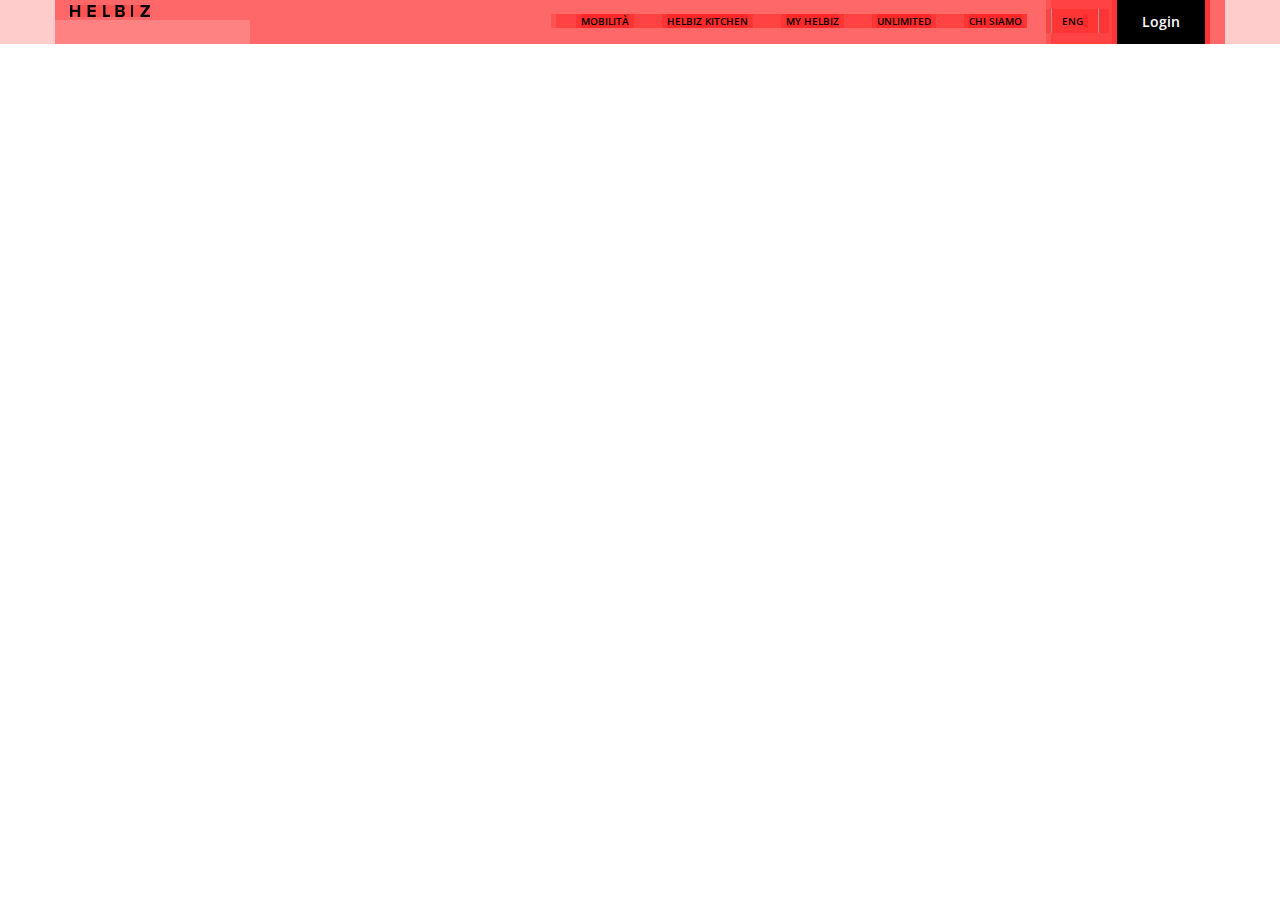
==== index.html @ 885f52cc "header" ====
<!DOCTYPE html>
<html lang="en">
<head>
    <meta charset="UTF-8">
    <meta name="viewport" content="width=device-width, initial-scale=1.0">
    <title>Helbiz</title>
    <!-- googlefont -->
    <link rel="preconnect" href="https://fonts.gstatic.com">
    <link href="https://fonts.googleapis.com/css2?family=Open+Sans:wght@400;600;700&display=swap" rel="stylesheet">
    <!-- /googlefont -->
    <!-- fontawesome -->
    <link rel="stylesheet" href="https://cdnjs.cloudflare.com/ajax/libs/font-awesome/5.15.2/css/all.min.css" integrity="sha512-HK5fgLBL+xu6dm/Ii3z4xhlSUyZgTT9tuc/hSrtw6uzJOvgRr2a9jyxxT1ely+B+xFAmJKVSTbpM/CuL7qxO8w==" crossorigin="anonymous" />
    <!-- /fontawesome -->
    <!-- bootstrap -->
    <link rel="stylesheet" href="https://maxcdn.bootstrapcdn.com/bootstrap/3.3.7/css/bootstrap.min.css" integrity="sha384-BVYiiSIFeK1dGmJRAkycuHAHRg32OmUcww7on3RYdg4Va+PmSTsz/K68vbdEjh4u" crossorigin="anonymous">
    <!-- /bootstrap -->
    <!-- style -->
    <link rel="stylesheet" href="css/style.css">
    <!-- /style -->
</head>

<body class="debug">
    <header class="">
        <div class="container">
            <div class="row">
                <div class="col-xs-2">
                    <img src="img/logo.svg" alt="Helbiz Logo">
                </div>
                <div class="col-xs-10 text-right">
                    <nav class="header__nav header__nav--main">
                        <ul class="list-inline">
                            <li><a href="">mobilità</a></li>
                            <li><a href="">helbiz kitchen</a></li>
                            <li><a href="">my helbiz</a></li>
                            <li><a href="">unlimited</a></li>
                            <li><a href="">chi siamo</a></li>
                        </ul>
                    </nav>
                    <nav class="header__nav header__nav--secondary">
                        <ul class="list-inline">
                            <li><button class="btn--lang">eng<i class="fas fa-chevron-down"></i></button></li>
                            <li><a href="#" class="btn btn--primary">Login</a></li>
                        </ul>
                    </nav>

                </div>
            </div>
        </div>

    </header>
    <main>
        <section id="jumbotron">

        </section>
        <section id="main-products">

        </section>
        <section id="how-does-it-work">

        </section>
        <section id="helbiz-go-carpisa"> 

        </section>
        <section id="product-boxes">

        </section>
    </main>

    <footer>
        <div class="footer_top"></div>
        <div class="footer_bottom"></div>
    </footer>
    
</body>
</html>
---- css/style.css ----
body {
    font-family: 'Open Sans', sans-serif;
}

/* mix */
.debug * {
    background-color: rgba(255, 0, 0, 0.2);
}

.list-inline {
    margin-bottom: 0;
}
/* /mix */

/* buttons */
.btn {
    padding: 12px 25px;
    border: none;
    border-radius: 0;
    text-transform: inherit;
    font-size: 14px;
    font-weight: 600;
}
.btn:hover {
    text-decoration: none;
}

.btn--primary {
    background-color: #000;
    color: #fff;
}
/* /buttons */

/* header */
header img {
    max-width: 80px;
}

.header__nav {
    display: inline-block;
    font-size: 10px;
    font-weight: 600;
}

.header__nav--main li a {
    color: #000;
    text-transform: uppercase;
}
.header__nav li a:hover {
    text-decoration: none;
}

.header__nav--main {
    margin-right: 20px;
}
.header__nav--main li {
    margin-left: 25px;
}

.btn--lang {
    background-color: transparent;
    border: none;
    border-left: 1px solid #9b9b9b;
    border-right: 1px solid #9b9b9b;
    text-transform: uppercase;
    color: #000;
    padding: 5px 10px;
    margin-right: 5px;
}
.btn--lang i {
    padding-left: 5px;
}
/* /header */
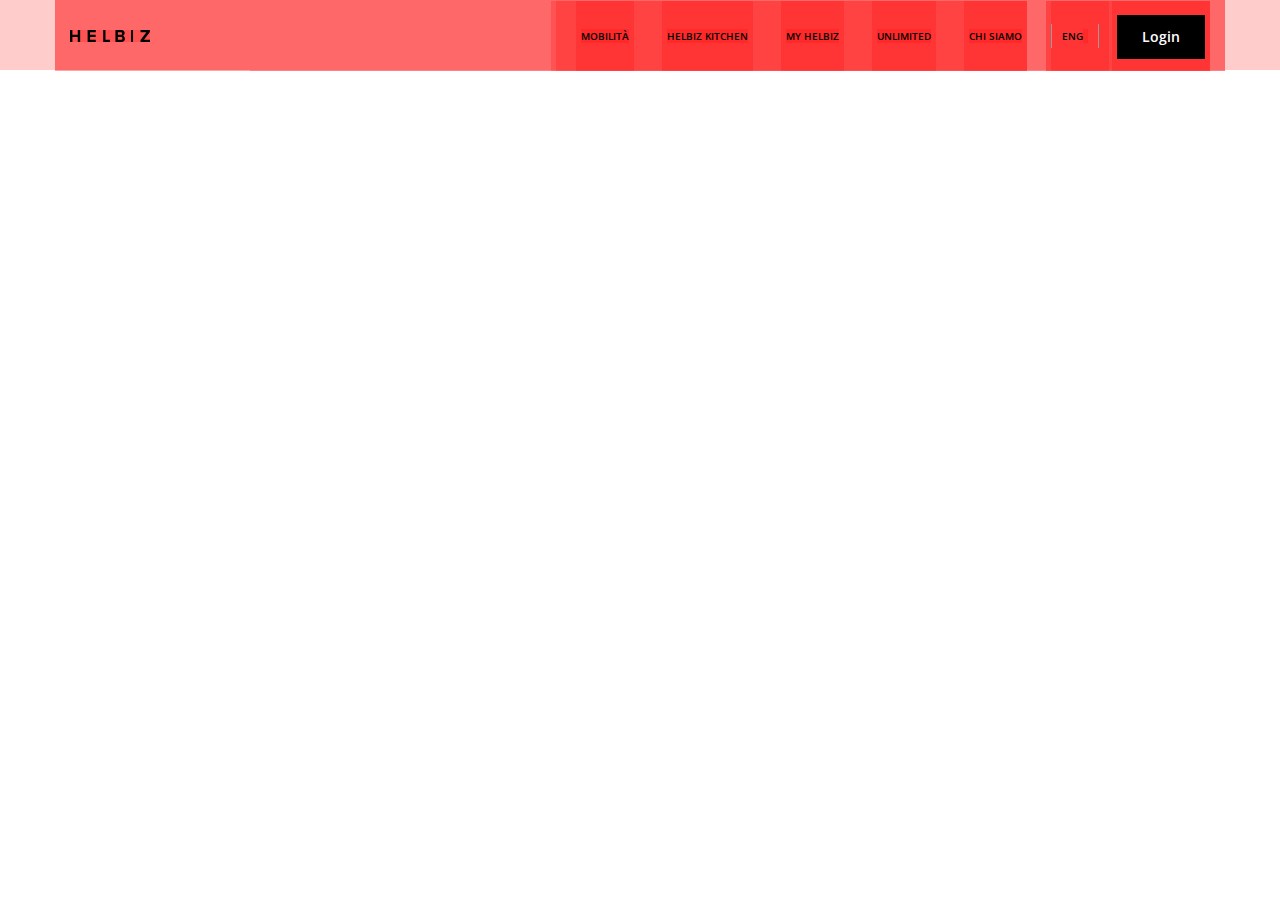
==== commit 62450dcf: "header responsive" ====
--- a/index.html
+++ b/index.html
@@ -42,12 +42,12 @@
                             <li><a href="#" class="btn btn--primary">Login</a></li>
                         </ul>
                     </nav>
-
+                    <button class="btn btn--nav"><i class="fas fa-bars"></i></button>
                 </div>
             </div>
         </div>
-
     </header>
+    
     <main>
         <section id="jumbotron">
 
--- a/css/style.css
+++ b/css/style.css
@@ -32,12 +32,16 @@
 /* /buttons */
 
 /* header */
+header {
+    height: 70px;
+    line-height: 70px;
+}
 header img {
-    max-width: 80px;
+    width: 80px;
 }
 
 .header__nav {
-    display: inline-block;
+    display: none;
     font-size: 10px;
     font-weight: 600;
 }
@@ -66,8 +70,35 @@
     color: #000;
     padding: 5px 10px;
     margin-right: 5px;
+    line-height: initial;
 }
 .btn--lang i {
     padding-left: 5px;
 }
+
+.btn--nav {
+    font-size: 16px;
+    padding: 0;
+}
 /* /header */
+
+/* responsive */
+/* ---- da medium - desktop ---- */
+@media screen and (min-width:992px) {
+    /* header  */
+    .header__nav {
+        display: inline-block;
+    }
+
+    .btn--nav {
+        display: none;
+    }
+    /* header  */
+
+}
+
+
+/* ---- / da medium - desktop ---- */
+
+/* /responsive */
+
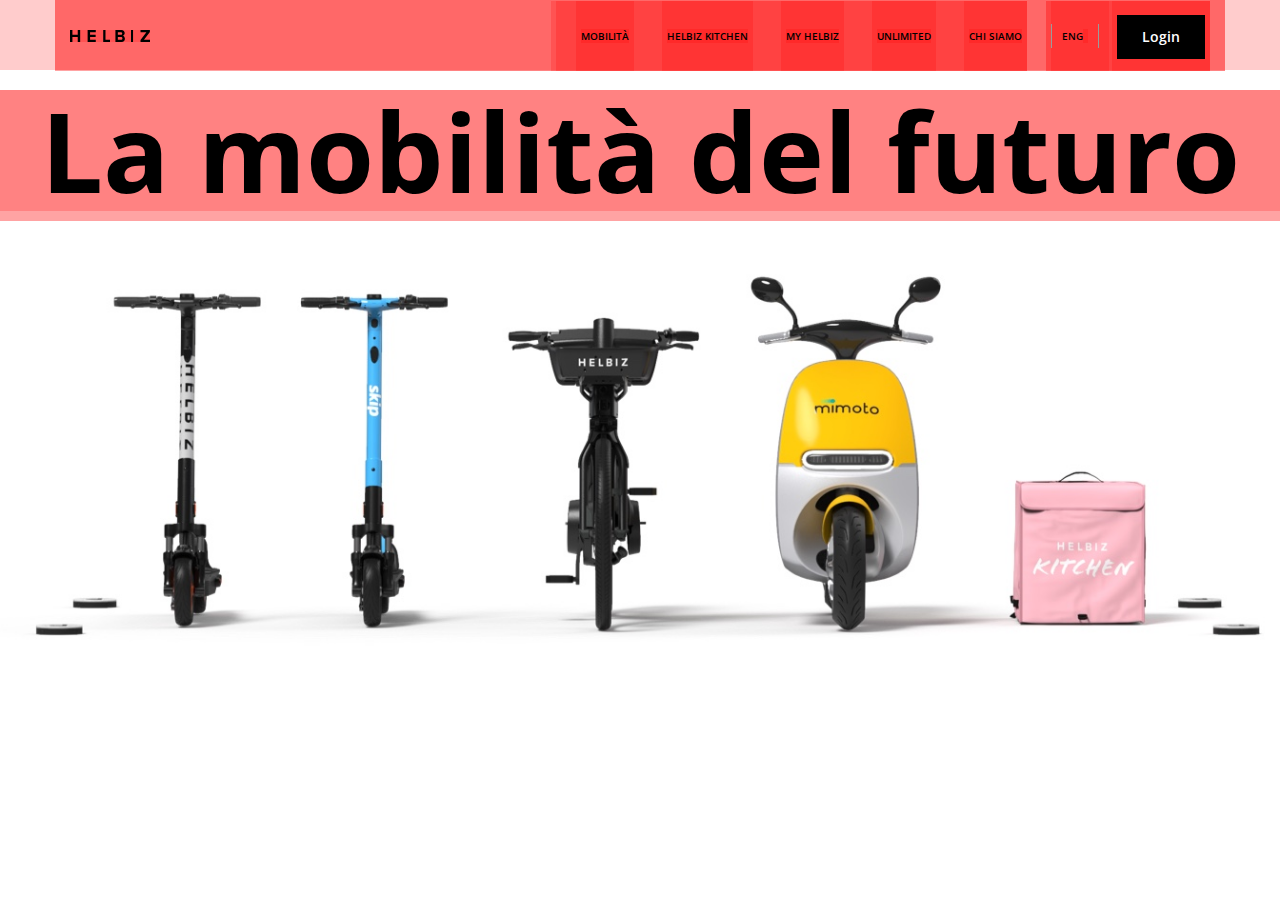
==== commit 05d8386b: "jumbotron" ====
--- a/index.html
+++ b/index.html
@@ -47,10 +47,11 @@
             </div>
         </div>
     </header>
-    
+
     <main>
-        <section id="jumbotron">
-
+        <section id="jumbotron" class="text-center">
+            <h1>La mobilità del futuro</h1>
+            <img src="img/hero.jpg" alt="Hero products">
         </section>
         <section id="main-products">
 
--- a/css/style.css
+++ b/css/style.css
@@ -11,6 +11,15 @@
     margin-bottom: 0;
 }
 /* /mix */
+
+/* typo */ 
+h1 {
+    font-weight: 700;
+    color: #000;
+    font-size: 50px;
+}
+/* /typo */
+
 
 /* buttons */
 .btn {
@@ -82,9 +91,33 @@
 }
 /* /header */
 
+/* main */
+#jumbotron img {
+    width: 100%;
+}
+/* /main */
+
+
 /* responsive */
+
+/* ---- da small - tablet ---- */
+@media screen and (min-width:768px) {
+    /* typo */ 
+    h1 {
+        font-size: 65px;
+    }
+    /* /typo */
+}
+/* ---- /da small - tablet ---- */
+
+
 /* ---- da medium - desktop ---- */
 @media screen and (min-width:992px) {
+    /* typo */ 
+    h1 {
+        font-size: 85px;
+    }
+    /* /typo */
     /* header  */
     .header__nav {
         display: inline-block;
@@ -96,9 +129,20 @@
     /* header  */
 
 }
+/* ---- / da medium - desktop ---- */
 
+/* ---- da large - extra desktop ---- */
+@media screen and (min-width:1200px) {
+    /* typo */ 
+    h1 {
+        font-size: 110px;
+    }
+    /* /typo */
+    
+    /* header  */
 
-/* ---- / da medium - desktop ---- */
+}
+/* ---- / da medium - extra desktop ---- */
 
 /* /responsive */
 
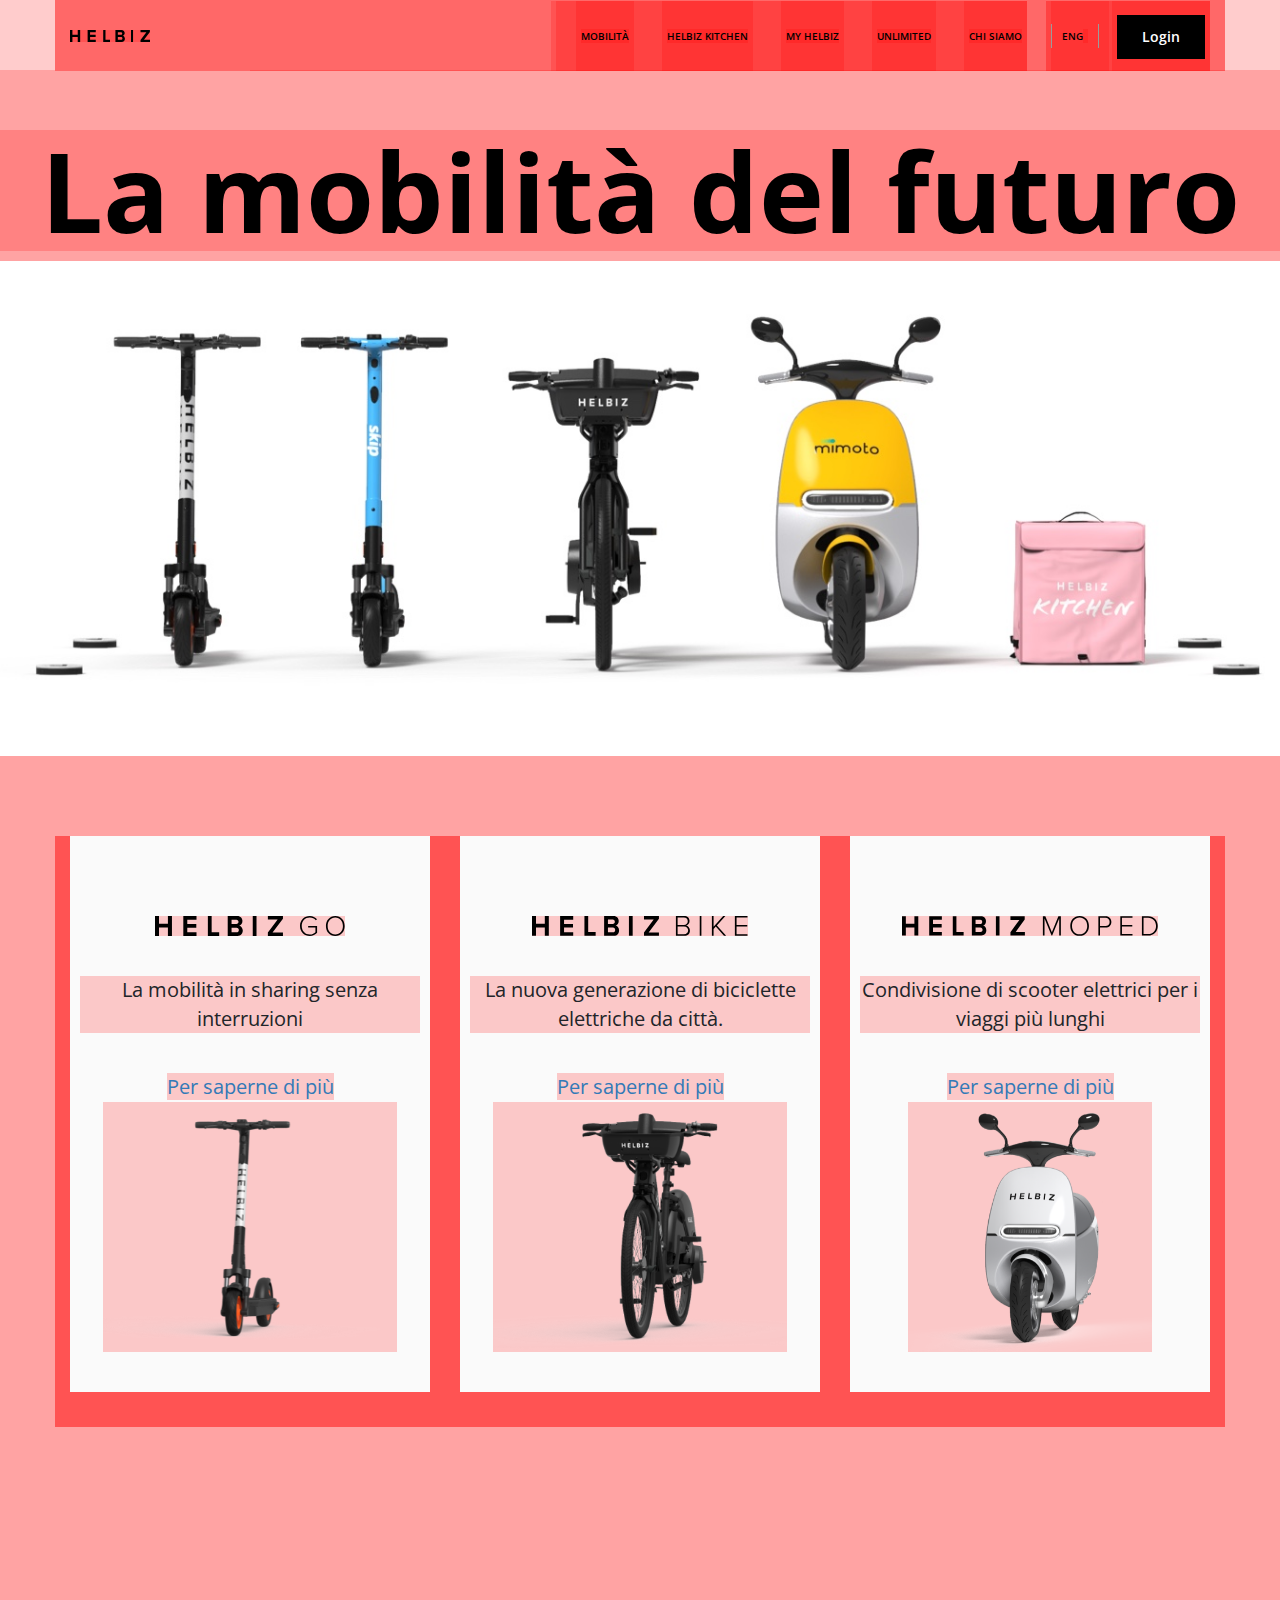
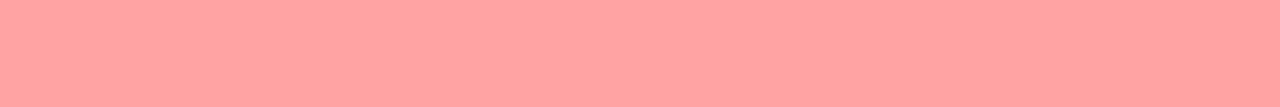
==== commit 240c7c3e: "products section" ====
--- a/index.html
+++ b/index.html
@@ -54,6 +54,34 @@
             <img src="img/hero.jpg" alt="Hero products">
         </section>
         <section id="main-products">
+            <div class="container">
+                <div class="row">
+                    <div class="col-xs-12 col-md-4">
+                        <div class="main-products__item bg__secondary">
+                            <img class="main-products__logo" src="img/helbiz-go.svg" alt="Helbix Go logo">
+                            <p>La mobilità in sharing senza interruzioni</p>
+                            <a href="">Per saperne di più <i class="fas fa-chevron-right"></i></a>
+                            <img class="main-products__img" src="img/helbizgo.png" alt="">
+                        </div>
+                    </div>
+                    <div class="col-xs-12 col-md-4">
+                        <div class="main-products__item bg__secondary">
+                            <img class="main-products__logo" src="img/helbiz-bike.svg" alt="Helbix Go logo">
+                            <p>La nuova generazione di biciclette elettriche da città.</p>
+                            <a href="">Per saperne di più <i class="fas fa-chevron-right"></i></a>
+                            <img class="main-products__img" src="img/helbizbike.png" alt="">
+                        </div>
+                    </div>
+                    <div class="col-xs-12 col-md-4">
+                        <div class="main-products__item bg__secondary">
+                            <img class="main-products__logo" src="img/helbiz-moped.svg" alt="Helbix Go logo">
+                            <p>Condivisione di scooter elettrici per i viaggi più lunghi</p>
+                            <a href="">Per saperne di più <i class="fas fa-chevron-right"></i></a>
+                            <img class="main-products__img" src="img/helbizmoped.png" alt="">
+                        </div>
+                    </div>
+                </div>
+            </div>
 
         </section>
         <section id="how-does-it-work">
--- a/css/style.css
+++ b/css/style.css
@@ -1,5 +1,6 @@
 body {
     font-family: 'Open Sans', sans-serif;
+    color: rgb(33, 37, 41);
 }
 
 /* mix */
@@ -10,6 +11,10 @@
 .list-inline {
     margin-bottom: 0;
 }
+
+.bg__secondary {
+    background-color: #fafafa;
+}
 /* /mix */
 
 /* typo */ 
@@ -17,6 +22,10 @@
     font-weight: 700;
     color: #000;
     font-size: 50px;
+}
+
+p {
+    font-size: 20px;
 }
 /* /typo */
 
@@ -92,9 +101,37 @@
 /* /header */
 
 /* main */
+main a {
+    font-size: 20px;
+}
+section {
+    padding: 40px 0;
+}
 #jumbotron img {
     width: 100%;
 }
+
+.main-products__item {
+    padding: 80px 10px 40px;
+    text-align: center;
+    margin-bottom: 35px;
+}
+.main-products__item * {
+    margin-bottom: 40px;
+}
+
+.main-products__logo {
+    height: 20px;
+}
+
+.main-products__img {
+    max-height: 250px;
+    width: auto;
+    display: block;
+    margin: 0 auto;
+}
+
+
 /* /main */
 
 
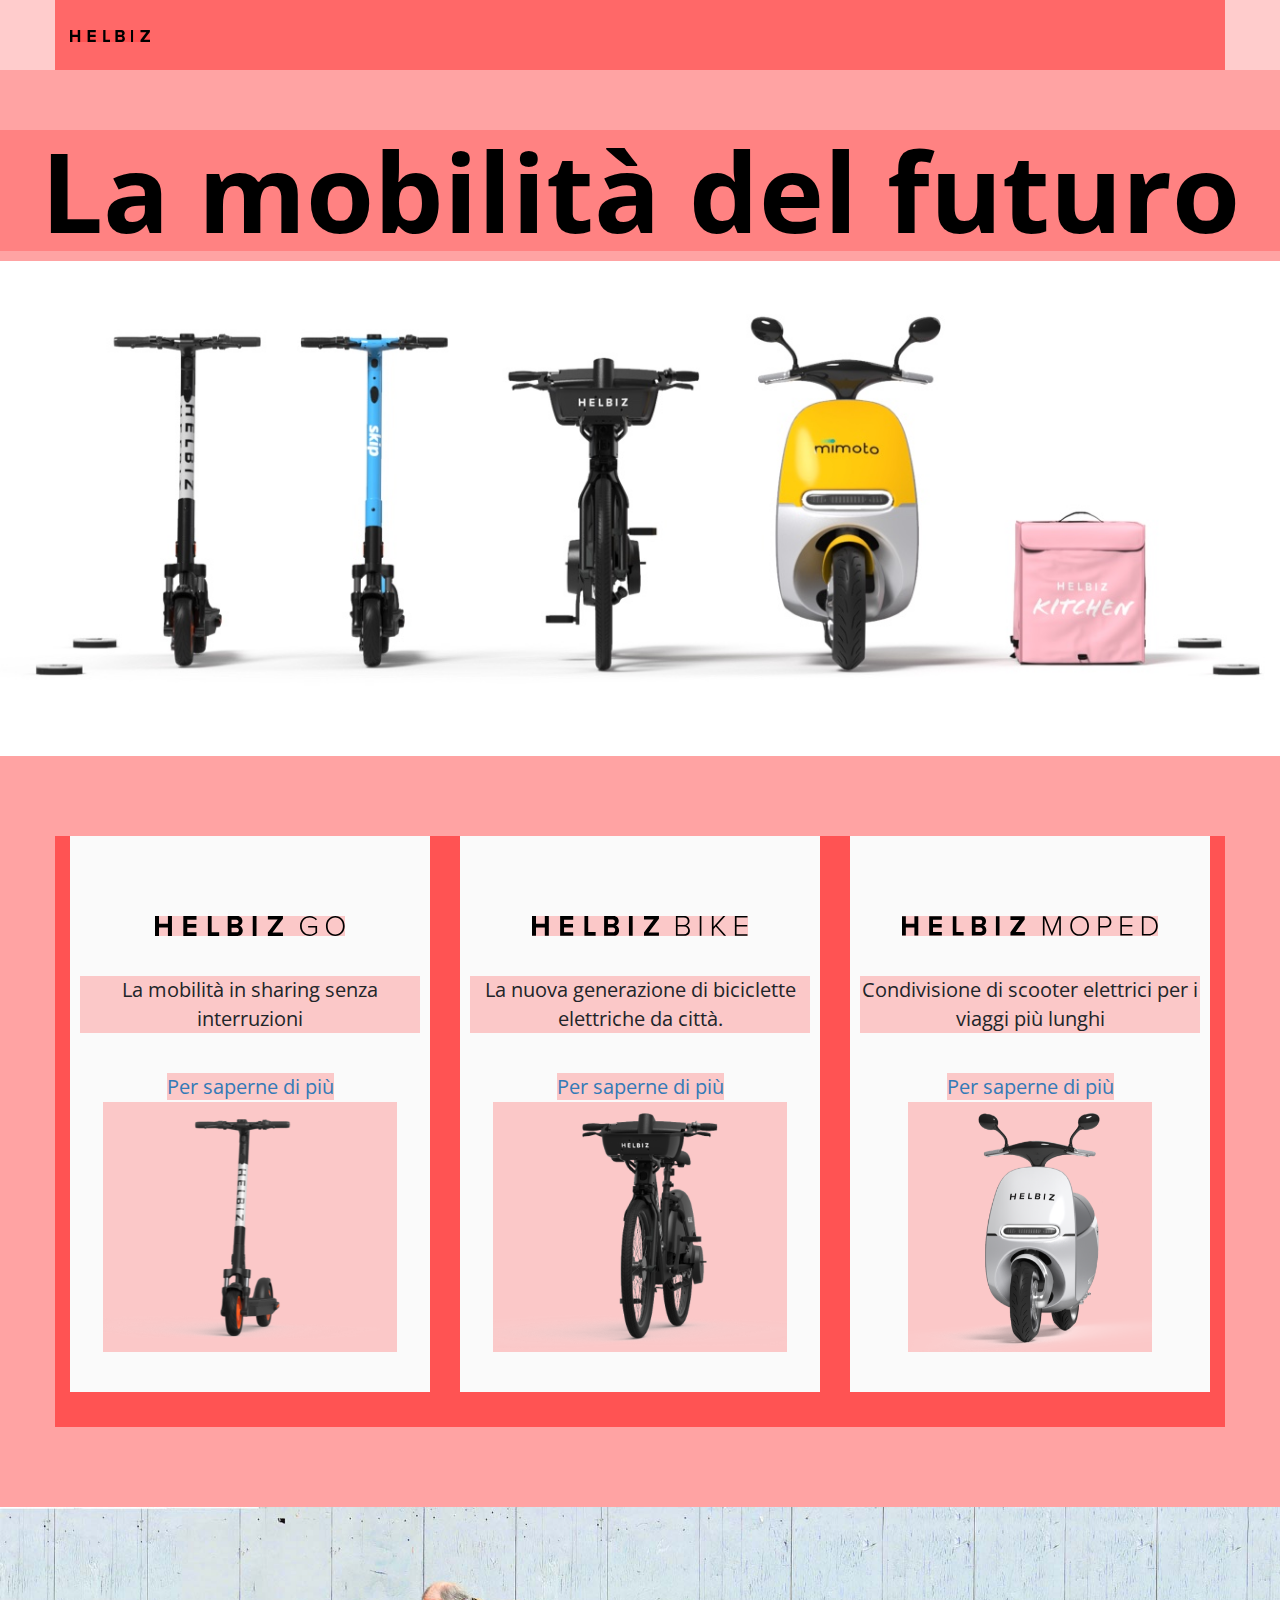
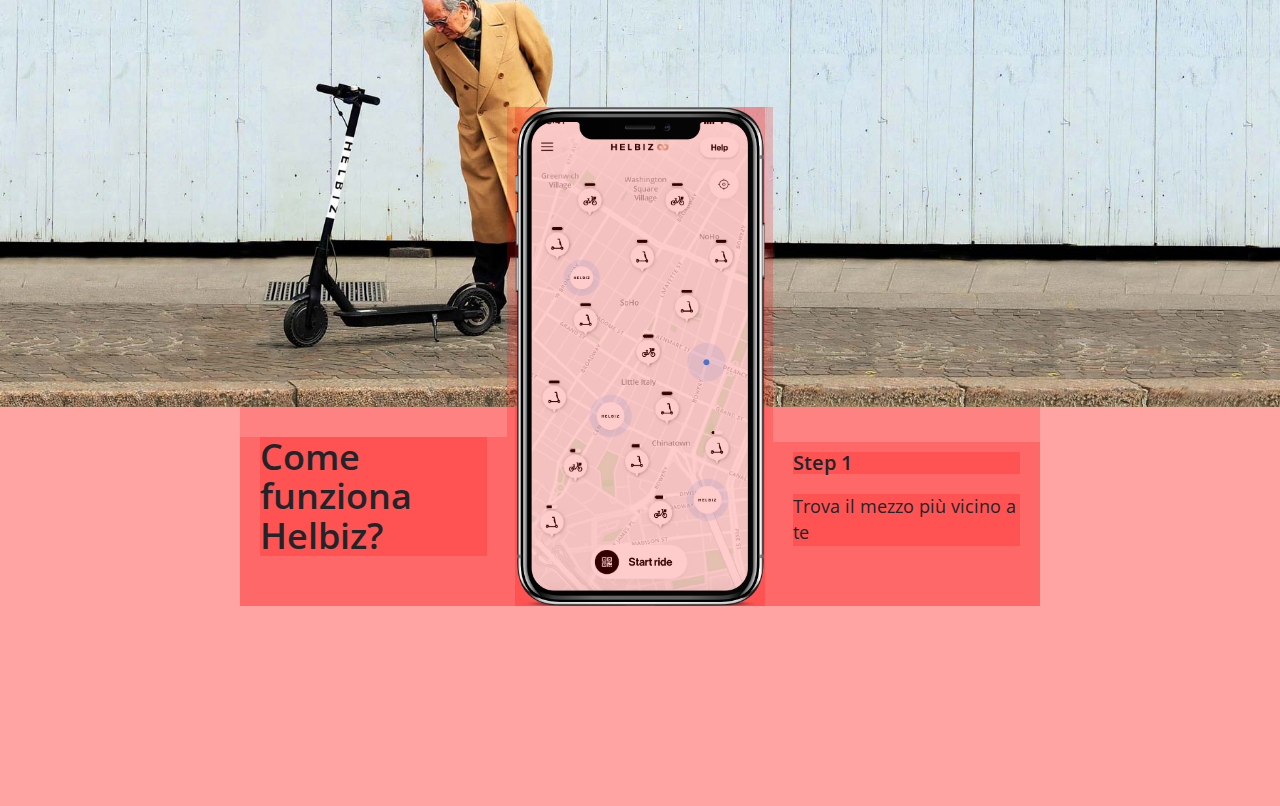
==== commit 51119233: "how-does-it-work section" ====
--- a/index.html
+++ b/index.html
@@ -85,7 +85,20 @@
 
         </section>
         <section id="how-does-it-work">
-
+            <div class="how-d-w__bg"></div>
+            <div class="container--small">
+                <div class="how-d-w__col how-d-w__col--phone">
+                    <img class="how-d-w__img--frame" src="img/iphone.png" alt="">
+                        <img class="how-d-w__img--bg" src="img/iphone-bg.jpg" alt="">
+                </div><!--
+                --><div class="how-d-w__col how-d-w__col--heading">
+                    <h3>Come funziona Helbiz?</h3>
+                </div><!--
+                --><div class="how-d-w__col how-d-w__col--steps">
+                    <h4>Step 1</h4>
+                    <p>Trova il mezzo più vicino a te</p>
+                </div>
+            </div>
         </section>
         <section id="helbiz-go-carpisa"> 
 
--- a/css/style.css
+++ b/css/style.css
@@ -15,13 +15,30 @@
 .bg__secondary {
     background-color: #fafafa;
 }
+
+.container--small {
+    max-width: 800px;
+    margin: 0 auto;
+}
 /* /mix */
 
 /* typo */ 
 h1 {
-    font-weight: 700;
     color: #000;
     font-size: 50px;
+}
+h1, h2 {
+    font-weight: 700;
+}
+h3 {
+    font-size: 36px;
+}
+h4 {
+    font-size: 20px;
+    margin-bottom: 20px;
+}
+h3, h4 {
+    font-weight: 600;
 }
 
 p {
@@ -131,6 +148,51 @@
     margin: 0 auto;
 }
 
+#how-does-it-work {
+    position: relative;
+}
+.how-d-w__bg {
+    background-image: url("../img/banner.jpg");
+    height: 500px;
+    width: 100%;
+    background-size: cover;
+    background-repeat: no-repeat;
+    position: absolute;
+}
+#how-does-it-work .container--small {
+    padding-top: 200px;
+
+}
+.how-d-w__col{
+    width: 100%;
+}
+.how-d-w__img--frame {
+    margin: 0 auto;
+    display: block;
+    width: 100%;
+    max-width: 250px;
+    position: relative;
+    z-index: 10;
+}
+.how-d-w__img--bg {
+    max-height: 480px;
+    position: absolute;
+    top: 250px;
+    left: 50%;
+    transform: translateX(-50%);
+    border-radius: 20px;
+}
+
+.how-d-w__col--heading, .how-d-w__col--steps {
+    padding: 0 20px;
+}
+.how-d-w__col p {
+    font-size: 18px;
+}
+.how-d-w__col h3 {
+    margin: 40px 0;
+}
+
 
 /* /main */
 
@@ -144,6 +206,37 @@
         font-size: 65px;
     }
     /* /typo */
+
+    /* main */
+    .how-d-w__col {
+        width: calc(100% / 3);
+        display: inline-block;
+        position: relative;
+        vertical-align: bottom;
+    }
+    .how-d-w__col--phone {
+        left: calc(100% / 3);
+    }
+    .how-d-w__img--bg {
+        max-height: 490px;
+        top: 0;
+        left: 50%;
+        transform: translateX(-50%);
+        border-radius: 30px;
+    }
+
+    .how-d-w__col--heading {
+        right: calc(100% / 3);
+    }
+    .how-d-w__col h3 {
+        margin: 0;
+    }
+
+    .how-d-w__col--heading, .how-d-w__col--steps {
+         padding: 0 20px 50px;
+        }    }
+    /* /main */
+
 }
 /* ---- /da small - tablet ---- */
 
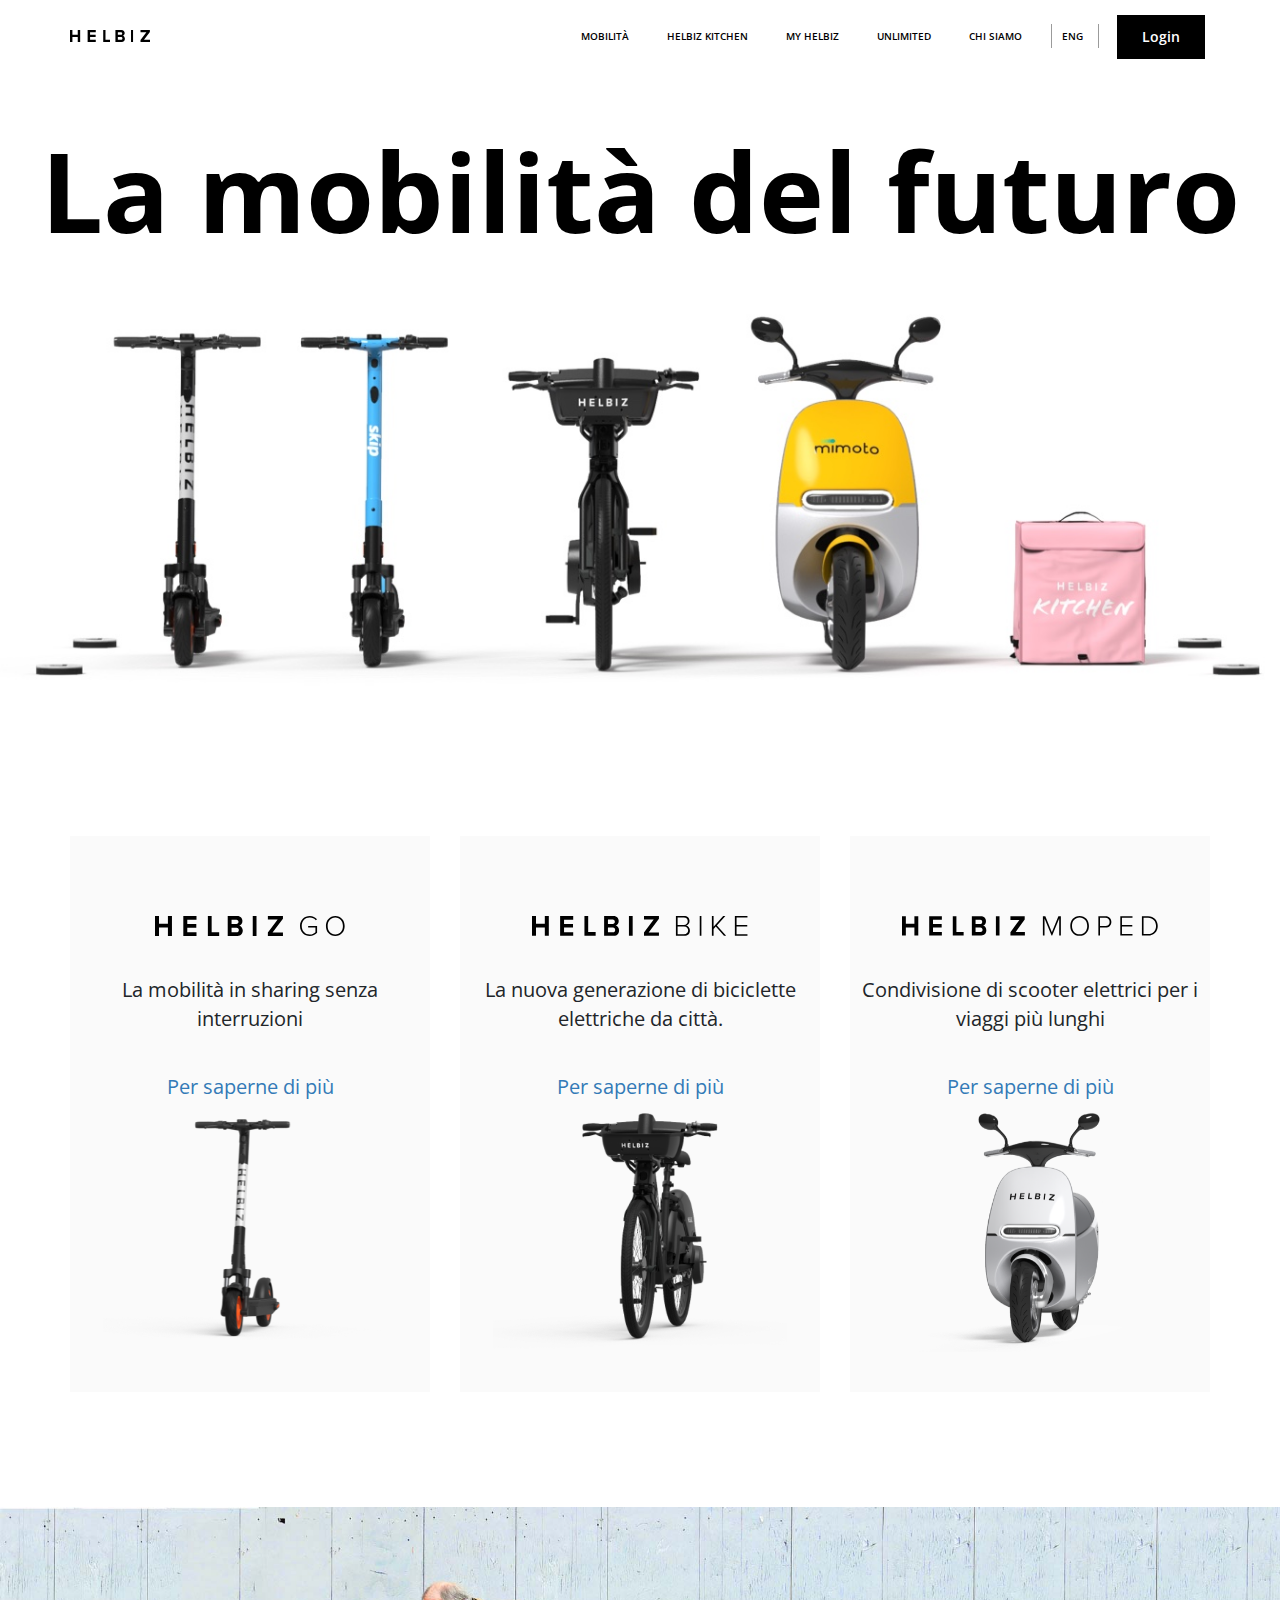
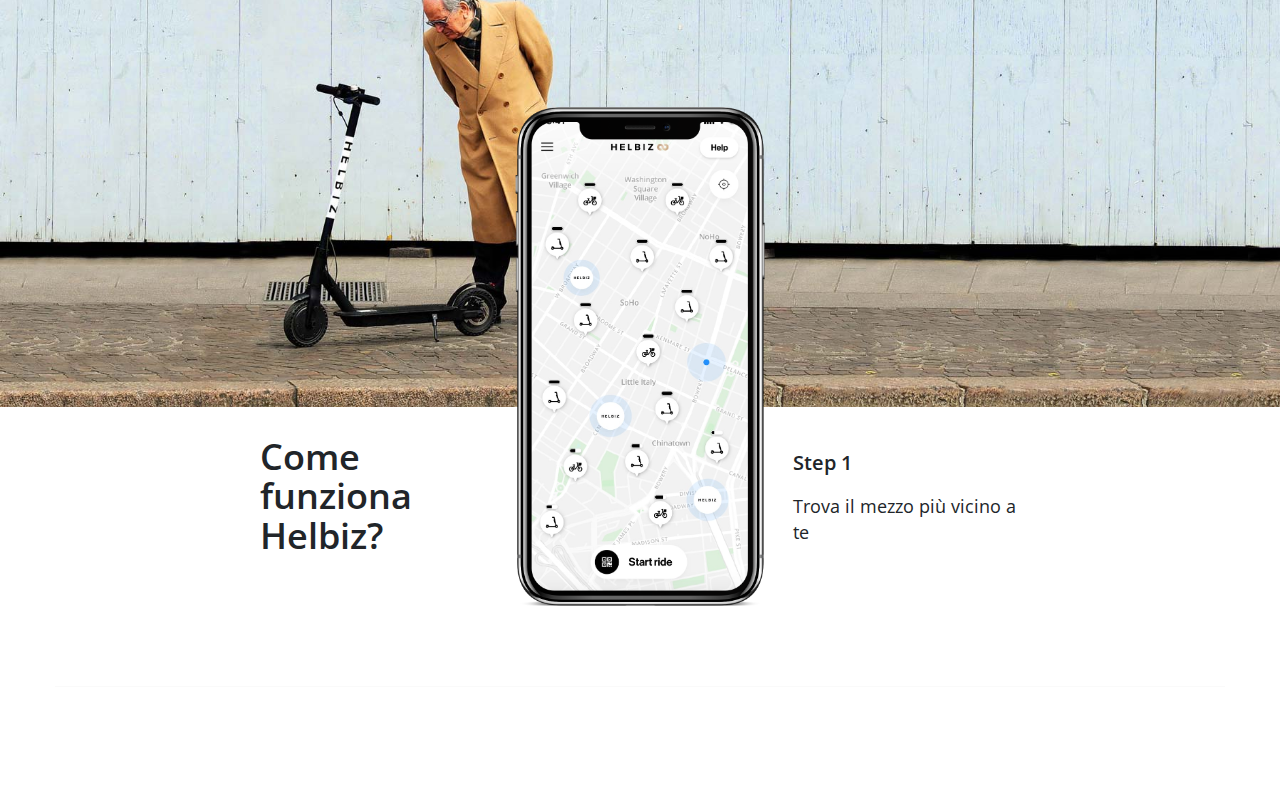
==== commit 6c480f2c: "fix header" ====
--- a/index.html
+++ b/index.html
@@ -19,15 +19,15 @@
     <!-- /style -->
 </head>
 
-<body class="debug">
-    <header class="">
+<body class="">
+    <header>
         <div class="container">
             <div class="row">
                 <div class="col-xs-2">
                     <img src="img/logo.svg" alt="Helbiz Logo">
                 </div>
                 <div class="col-xs-10 text-right">
-                    <nav class="header__nav header__nav--main">
+                    <nav class="header__nav header__nav--main hidden-xs hidden-sm">
                         <ul class="list-inline">
                             <li><a href="">mobilità</a></li>
                             <li><a href="">helbiz kitchen</a></li>
@@ -36,13 +36,13 @@
                             <li><a href="">chi siamo</a></li>
                         </ul>
                     </nav>
-                    <nav class="header__nav header__nav--secondary">
+                    <nav class="header__nav header__nav--secondary hidden-xs hidden-sm">
                         <ul class="list-inline">
                             <li><button class="btn--lang">eng<i class="fas fa-chevron-down"></i></button></li>
                             <li><a href="#" class="btn btn--primary">Login</a></li>
                         </ul>
                     </nav>
-                    <button class="btn btn--nav"><i class="fas fa-bars"></i></button>
+                    <button class="btn btn--nav visible-xs-inline-block visible-sm-inline-block"><i class="fas fa-bars"></i></button>
                 </div>
             </div>
         </div>
@@ -101,6 +101,17 @@
             </div>
         </section>
         <section id="helbiz-go-carpisa"> 
+            <div class="container bg__secondary">
+                <div class="row">
+                    <div class="col-xs-12 col-md-6">
+
+                    </div>
+                    <div class="col-xs-12 col-md-6">
+                        
+                    </div>
+
+                </div>
+            </div>
 
         </section>
         <section id="product-boxes">
--- a/css/style.css
+++ b/css/style.css
@@ -76,7 +76,7 @@
 }
 
 .header__nav {
-    display: none;
+    display: inline-block;
     font-size: 10px;
     font-weight: 600;
 }
@@ -114,6 +114,7 @@
 .btn--nav {
     font-size: 16px;
     padding: 0;
+    background-color: #fff;
 }
 /* /header */
 
@@ -242,7 +243,7 @@
 
 
 /* ---- da medium - desktop ---- */
-@media screen and (min-width:992px) {
+@media screen and (min-width: 992px) {
     /* typo */ 
     h1 {
         font-size: 85px;
@@ -252,12 +253,11 @@
     .header__nav {
         display: inline-block;
     }
-
     .btn--nav {
         display: none;
     }
+   
     /* header  */
-
 }
 /* ---- / da medium - desktop ---- */
 
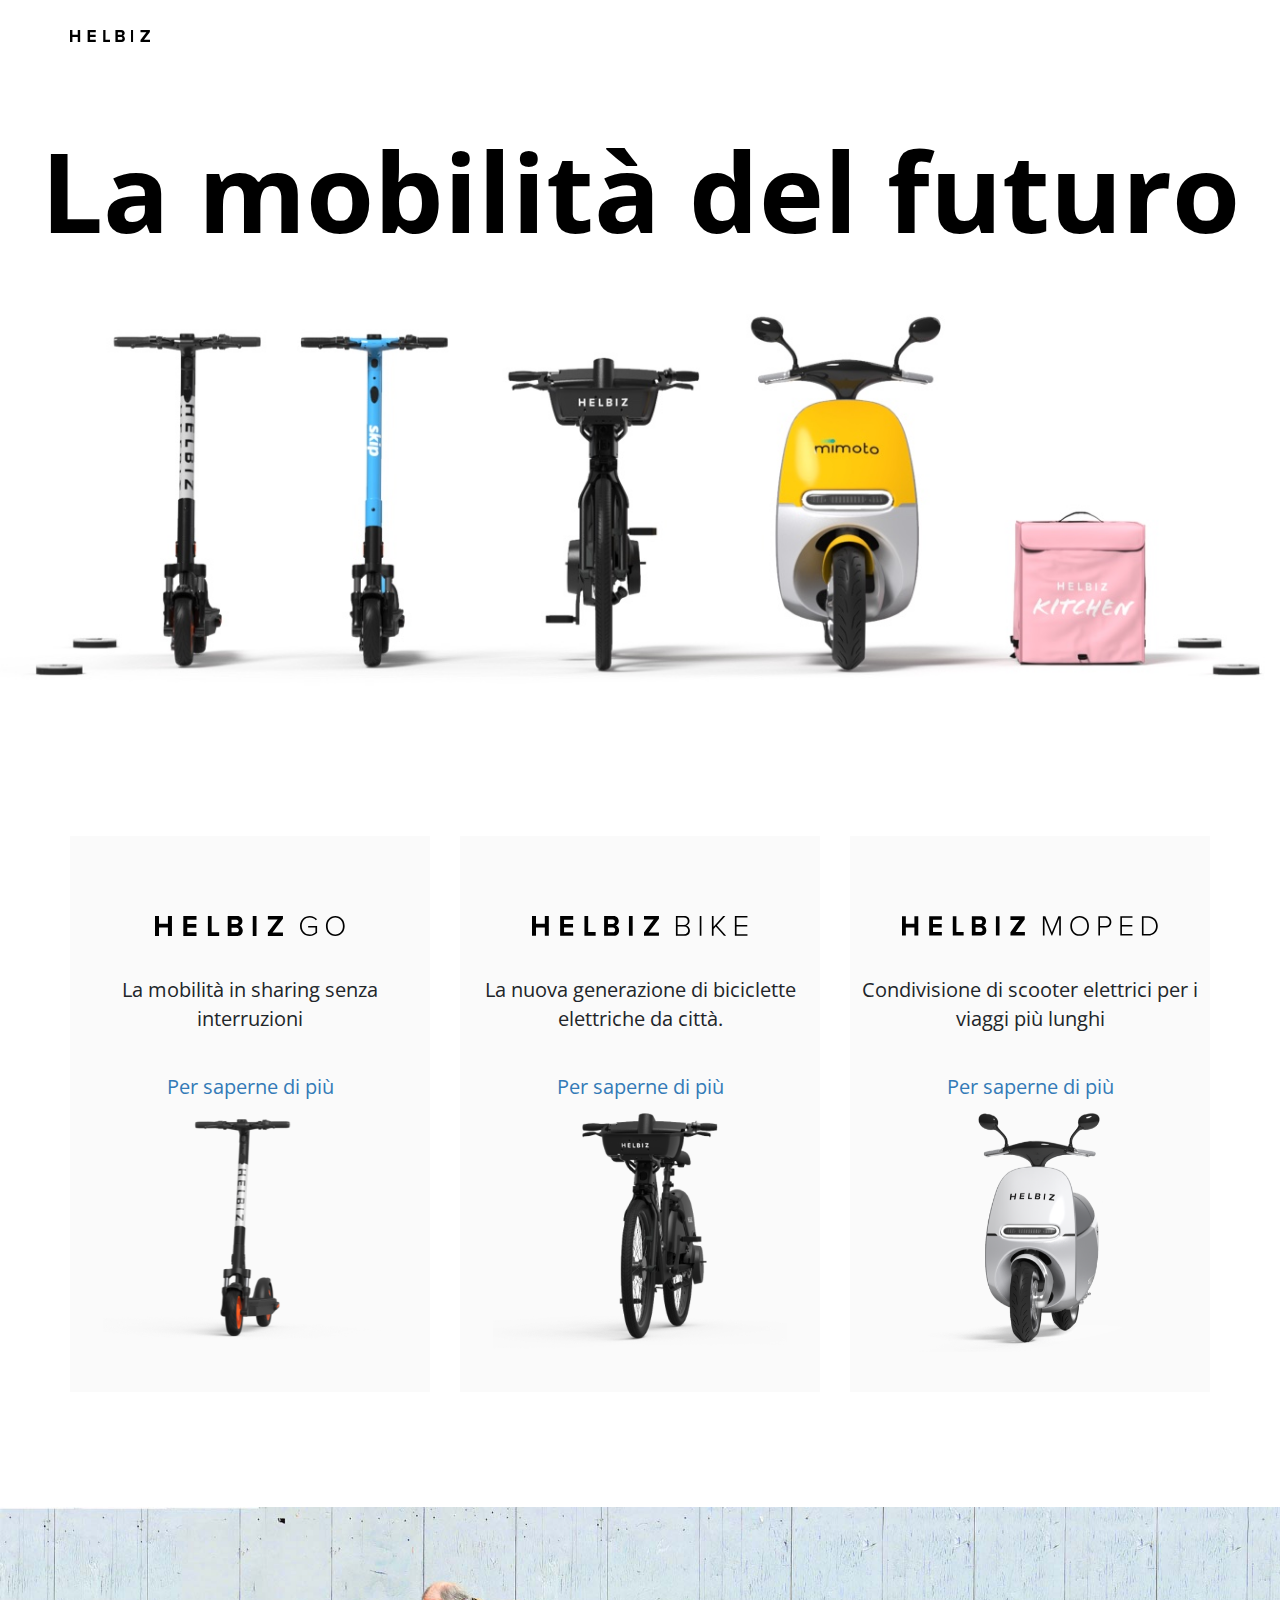
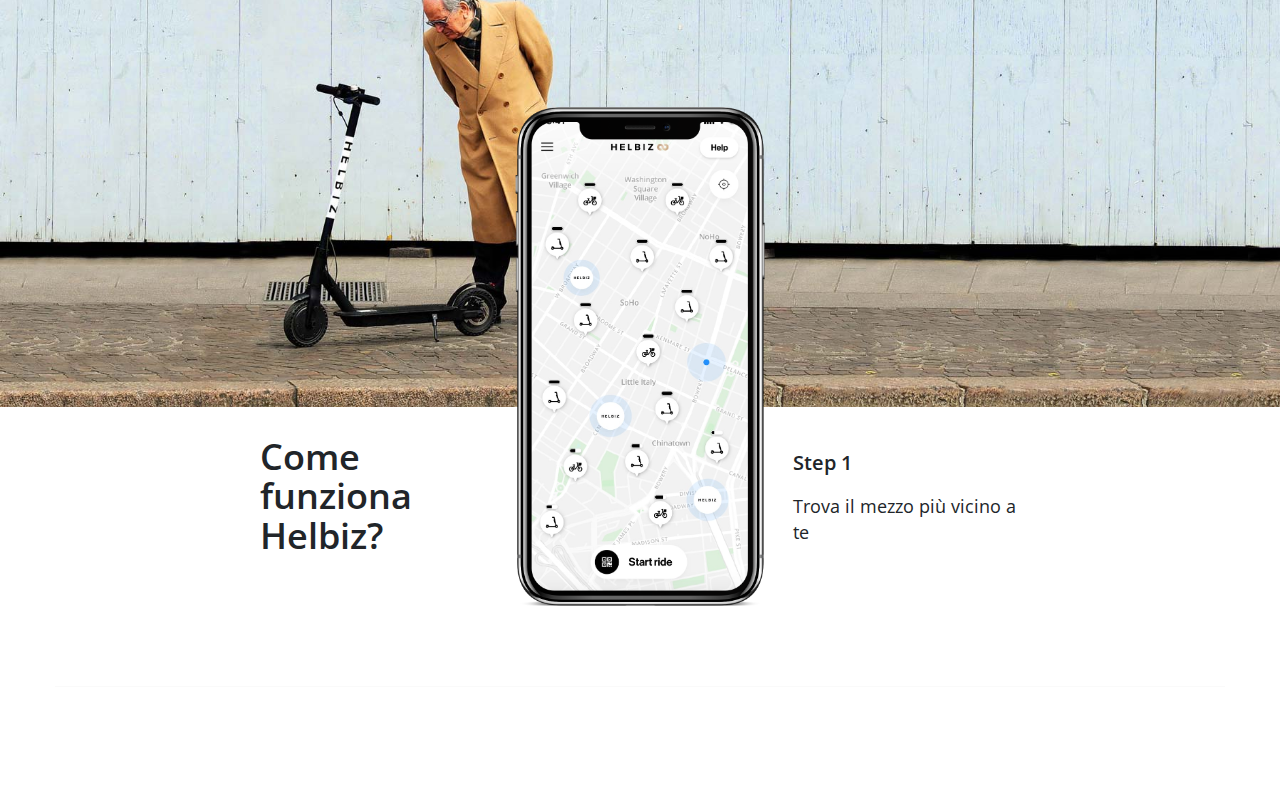
==== commit 3492b1f5: "header fixed" ====
--- a/index.html
+++ b/index.html
@@ -27,7 +27,7 @@
                     <img src="img/logo.svg" alt="Helbiz Logo">
                 </div>
                 <div class="col-xs-10 text-right">
-                    <nav class="header__nav header__nav--main hidden-xs hidden-sm">
+                    <nav class="header__nav header__nav--main">
                         <ul class="list-inline">
                             <li><a href="">mobilità</a></li>
                             <li><a href="">helbiz kitchen</a></li>
@@ -36,13 +36,13 @@
                             <li><a href="">chi siamo</a></li>
                         </ul>
                     </nav>
-                    <nav class="header__nav header__nav--secondary hidden-xs hidden-sm">
+                    <nav class="header__nav header__nav--secondary">
                         <ul class="list-inline">
                             <li><button class="btn--lang">eng<i class="fas fa-chevron-down"></i></button></li>
                             <li><a href="#" class="btn btn--primary">Login</a></li>
                         </ul>
                     </nav>
-                    <button class="btn btn--nav visible-xs-inline-block visible-sm-inline-block"><i class="fas fa-bars"></i></button>
+                    <button class="btn btn--nav"><i class="fas fa-bars"></i></button>
                 </div>
             </div>
         </div>
--- a/css/style.css
+++ b/css/style.css
@@ -1,6 +1,7 @@
 body {
     font-family: 'Open Sans', sans-serif;
     color: rgb(33, 37, 41);
+    padding-top: 70px;
 }
 
 /* mix */
@@ -70,13 +71,19 @@
 header {
     height: 70px;
     line-height: 70px;
+    background-color: #fff;
+    position: fixed;
+    top: 0;
+    right: 0;
+    left: 0;
+    z-index: 999;
 }
 header img {
     width: 80px;
 }
 
 .header__nav {
-    display: inline-block;
+    display: none;
     font-size: 10px;
     font-weight: 600;
 }
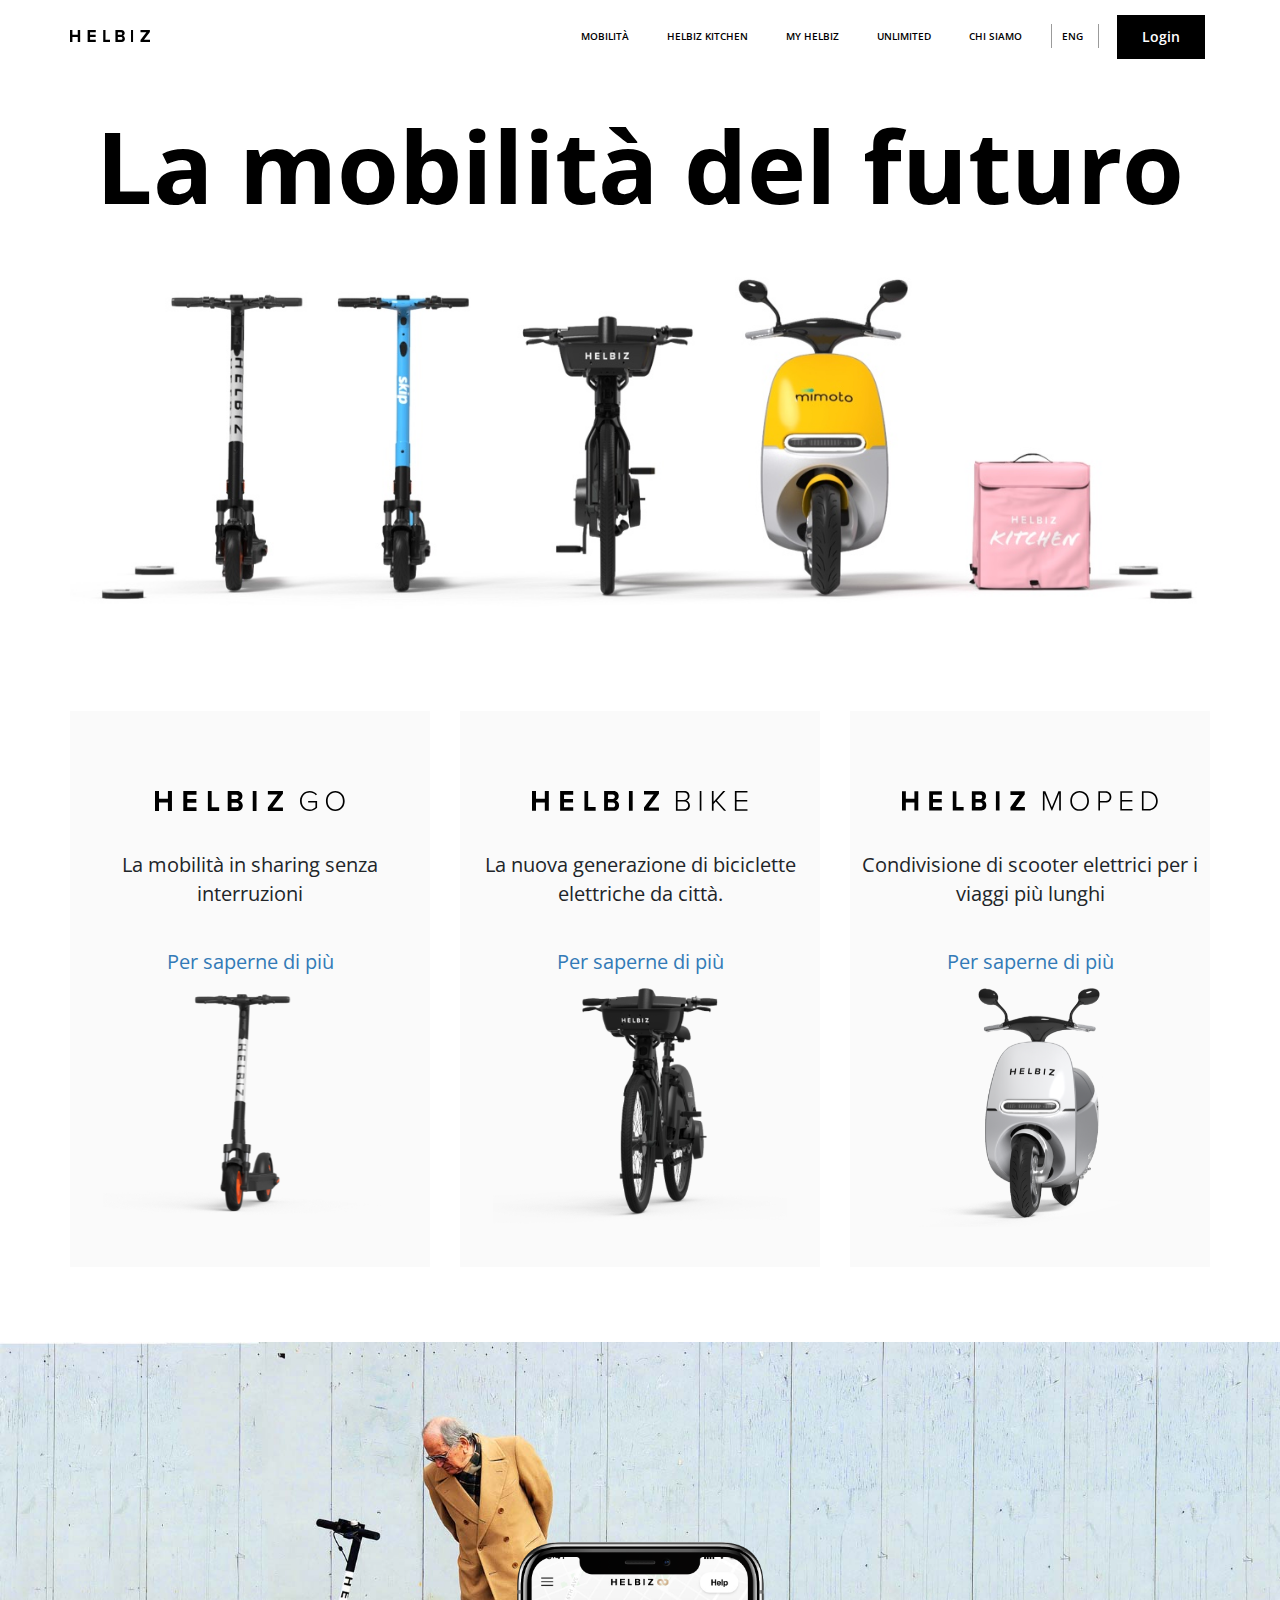
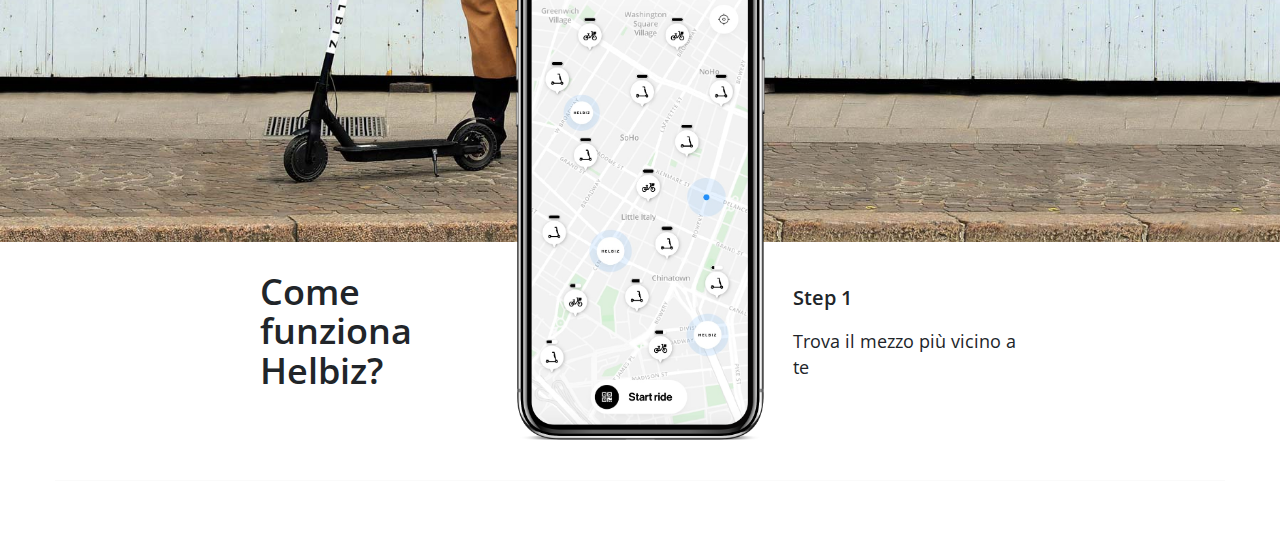
==== commit 82e2e24c: "corrections header + hero img" ====
--- a/index.html
+++ b/index.html
@@ -50,8 +50,10 @@
 
     <main>
         <section id="jumbotron" class="text-center">
-            <h1>La mobilità del futuro</h1>
-            <img src="img/hero.jpg" alt="Hero products">
+            <div class="container">
+                <h1>La mobilità del futuro</h1>
+                <img src="img/hero.jpg" alt="Hero products">
+            </div>
         </section>
         <section id="main-products">
             <div class="container">
--- a/css/style.css
+++ b/css/style.css
@@ -130,7 +130,7 @@
     font-size: 20px;
 }
 section {
-    padding: 40px 0;
+    padding: 20px 0;
 }
 #jumbotron img {
     width: 100%;
@@ -200,8 +200,6 @@
 .how-d-w__col h3 {
     margin: 40px 0;
 }
-
-
 /* /main */
 
 
@@ -241,10 +239,9 @@
     }
 
     .how-d-w__col--heading, .how-d-w__col--steps {
-         padding: 0 20px 50px;
-        }    }
+        padding: 0 20px 50px;
+    }   
     /* /main */
-
 }
 /* ---- /da small - tablet ---- */
 
@@ -263,7 +260,6 @@
     .btn--nav {
         display: none;
     }
-   
     /* header  */
 }
 /* ---- / da medium - desktop ---- */
@@ -272,12 +268,9 @@
 @media screen and (min-width:1200px) {
     /* typo */ 
     h1 {
-        font-size: 110px;
+        font-size: 100px;
     }
     /* /typo */
-    
-    /* header  */
-
 }
 /* ---- / da medium - extra desktop ---- */
 
